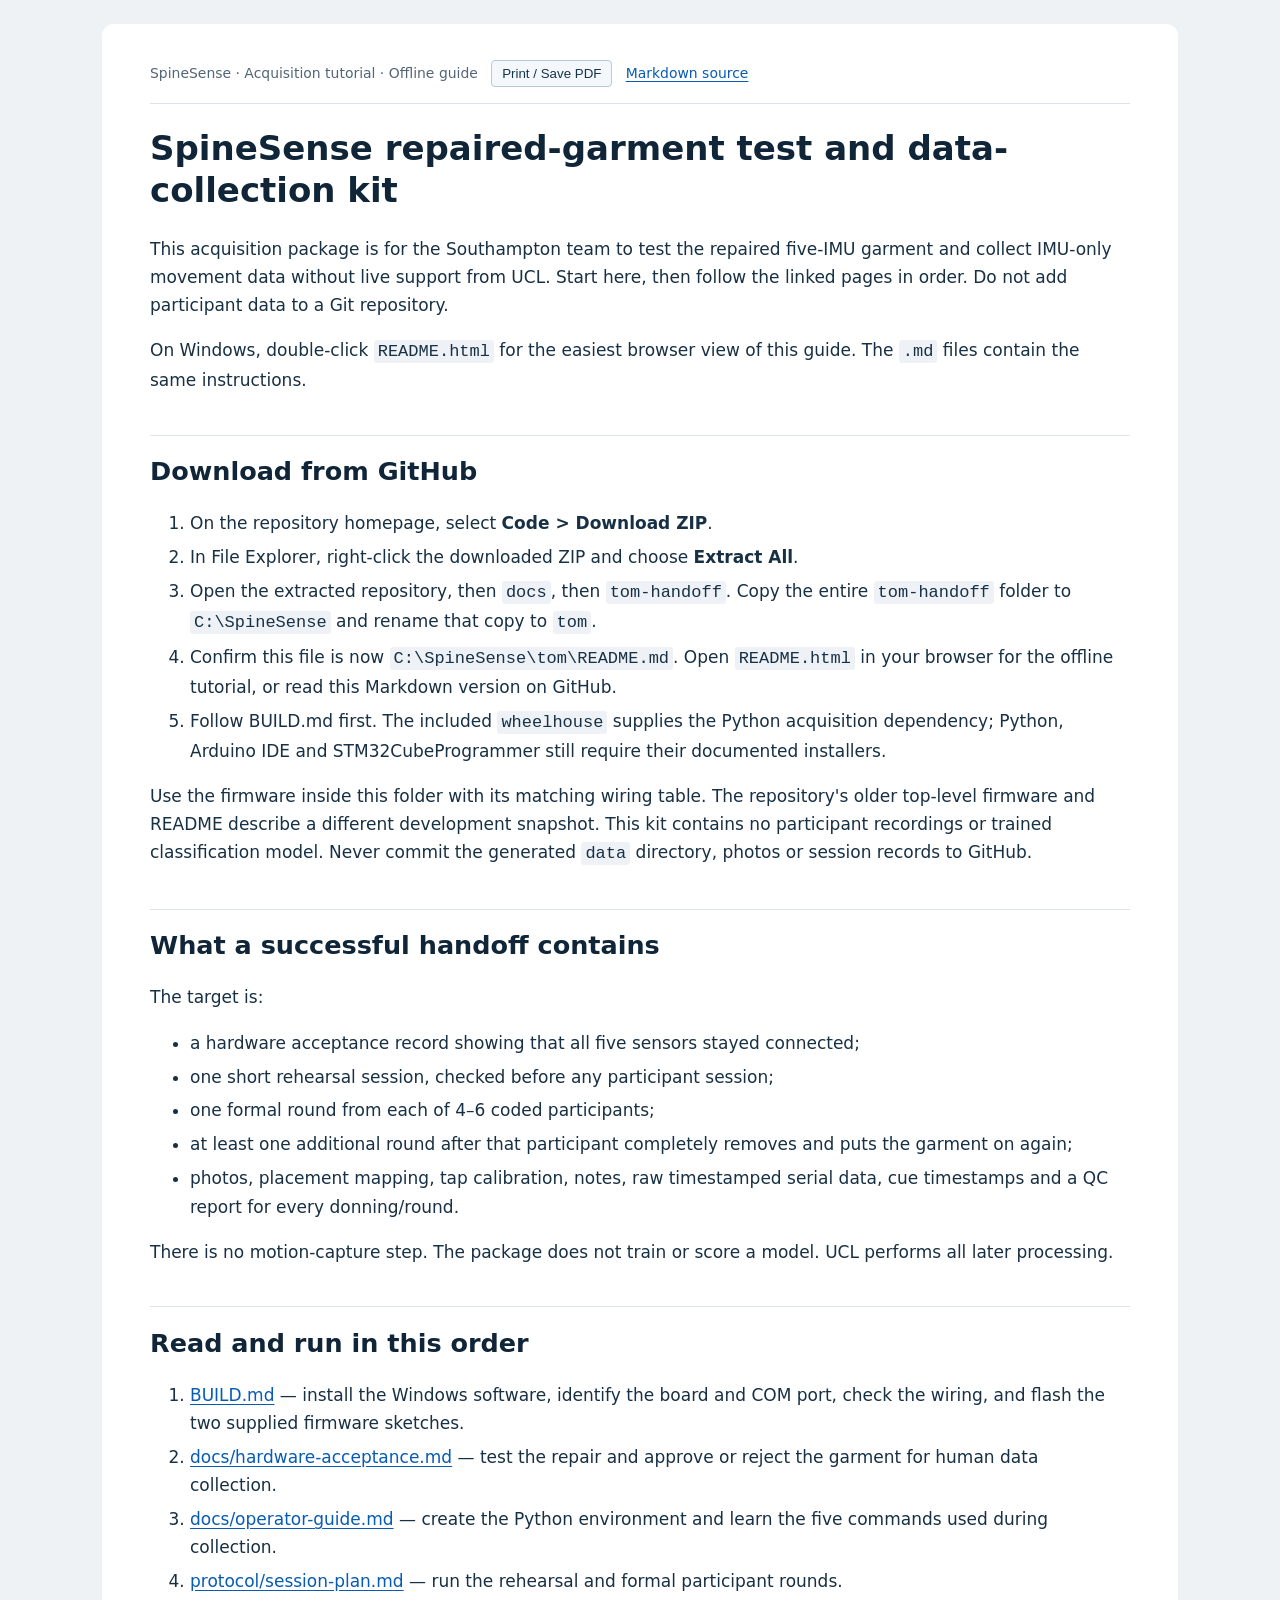
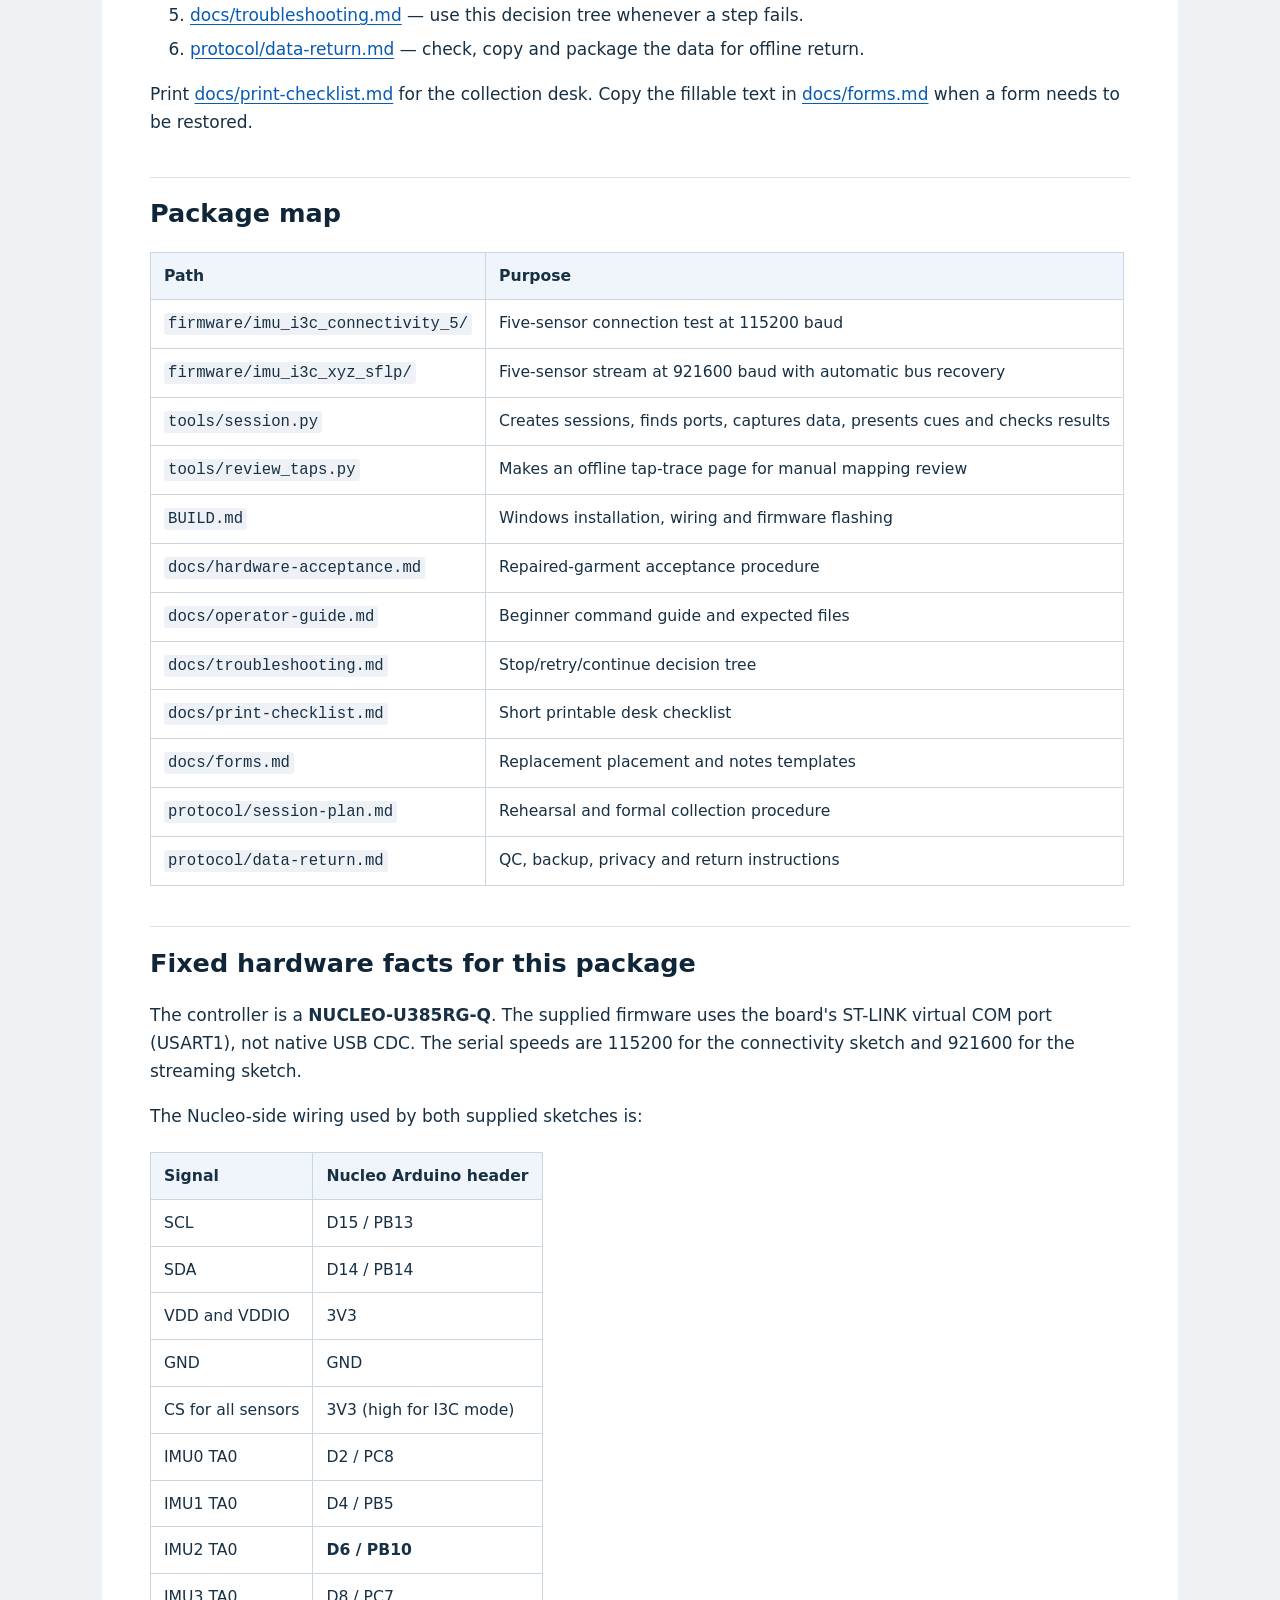
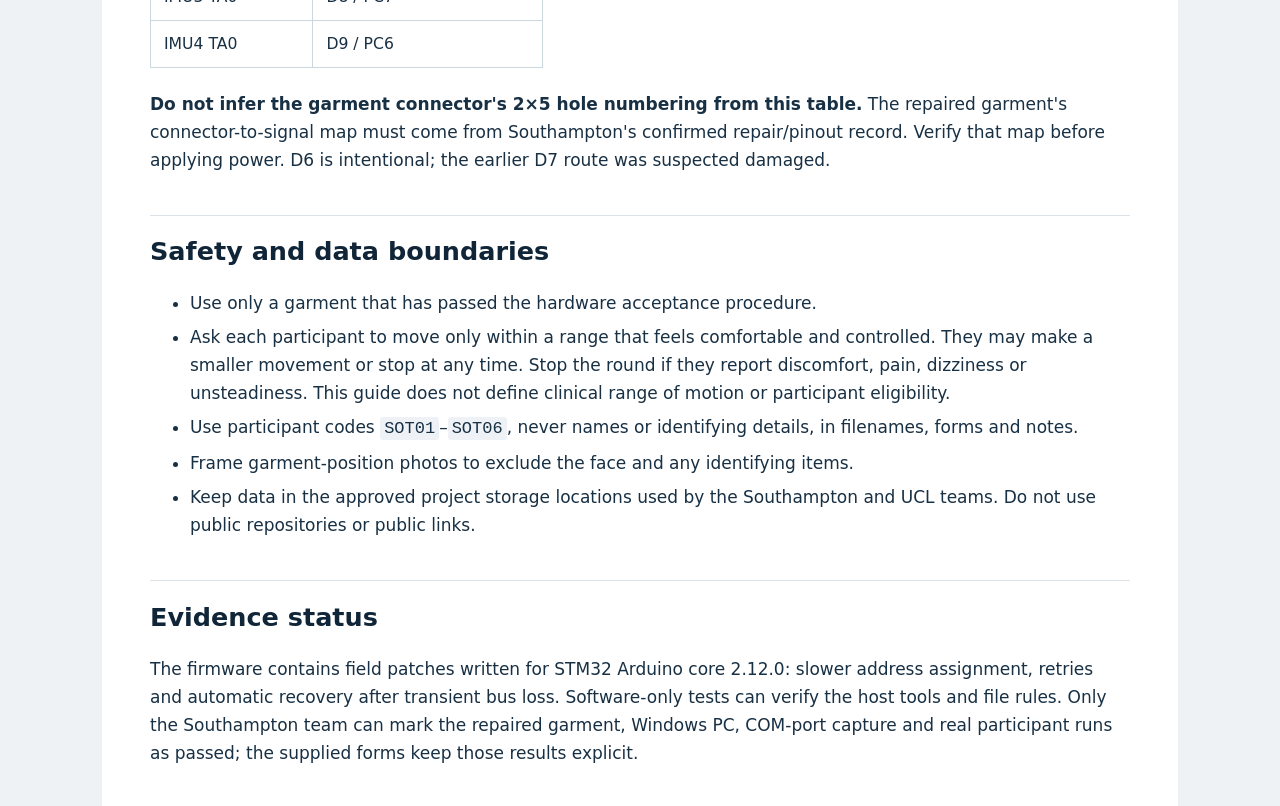
==== docs/tom-handoff/README.html @ ecb5a790 "docs: publish Tom standalone acquisition tutorial and kit" ====
<!doctype html><html lang="en"><head><meta charset="utf-8"><meta name="viewport" content="width=device-width,initial-scale=1"><title>SpineSense repaired-garment test and data-collection kit</title><style>
:root { color-scheme:light; font:17px/1.65 system-ui,Segoe UI,sans-serif; color:#183044; background:#eef2f5; }
body{margin:0}main{max-width:980px;margin:24px auto;padding:36px 48px;background:white;border-radius:12px}
h1,h2,h3{line-height:1.25;color:#102638;scroll-margin-top:20px}h1{font-size:2rem}h2{margin-top:2.4rem;border-top:1px solid #dce4e9;padding-top:1.2rem}
a{color:#075bb5;text-underline-offset:3px}table{border-collapse:collapse;display:block;overflow-x:auto;margin:1.3rem 0;font-size:.92rem}td,th{border:1px solid #cbd7df;padding:10px 13px;vertical-align:top}th{background:#eff5fa;text-align:left}
pre{position:relative;background:#102638;color:#f0f6fc;border-radius:8px;padding:18px;overflow:auto;line-height:1.5;font-size:.84rem;white-space:pre-wrap;overflow-wrap:anywhere}code{font-family:Consolas,monospace}p code,li code,td code{background:#eef2f6;border-radius:3px;padding:2px 4px;overflow-wrap:anywhere}
blockquote{border-left:4px solid #e6a234;margin:18px 0;padding:6px 20px;background:#fff8e8}img{max-width:100%;height:auto}.meta{font-size:.82rem;color:#526577;border-bottom:1px solid #dce4e9;padding-bottom:16px}button{cursor:pointer;padding:5px 10px;border:1px solid #bacad5;border-radius:4px;background:#f4f8fc;color:#16354a}pre button{float:right;margin-left:12px}li{margin:.35rem 0}
@media(max-width:700px){main{margin:0;padding:22px 18px;border-radius:0}h1{font-size:1.65rem}}
@media print{ :root{font-size:10pt;background:white} main{padding:0;margin:0;max-width:none} button{display:none} pre{background:#f1f4f7;color:#102638;break-inside:avoid} tr,img{break-inside:avoid}h1,h2,h3{break-after:avoid}a{color:inherit} }
</style></head><body><main><div class="meta">SpineSense · Acquisition tutorial · Offline guide &nbsp; <button onclick="window.print()">Print / Save PDF</button> &nbsp; <a href="README.md">Markdown source</a></div><h1 id="spinesense-repaired-garment-test-and-data-collection-kit">SpineSense repaired-garment test and data-collection kit</h1>
<p>This acquisition package is for the Southampton team to test the repaired five-IMU
garment and collect IMU-only movement data without live support from UCL. Start
here, then follow the linked pages in order. Do not add participant data to a
Git repository.</p>
<p>On Windows, double-click <code>README.html</code> for the easiest browser view of this
guide. The <code>.md</code> files contain the same instructions.</p>
<h2 id="download-from-github">Download from GitHub</h2>
<ol>
<li>On the repository homepage, select <strong>Code &gt; Download ZIP</strong>.</li>
<li>In File Explorer, right-click the downloaded ZIP and choose <strong>Extract All</strong>.</li>
<li>Open the extracted repository, then <code>docs</code>, then <code>tom-handoff</code>. Copy the entire <code>tom-handoff</code> folder to <code>C:\SpineSense</code> and rename that copy to <code>tom</code>.</li>
<li>Confirm this file is now <code>C:\SpineSense\tom\README.md</code>. Open <code>README.html</code> in your browser for the offline tutorial, or read this Markdown version on GitHub.</li>
<li>Follow BUILD.md first. The included <code>wheelhouse</code> supplies the Python acquisition dependency; Python, Arduino IDE and STM32CubeProgrammer still require their documented installers.</li>
</ol>
<p>Use the firmware inside this folder with its matching wiring table. The repository's older top-level firmware and README describe a different development snapshot. This kit contains no participant recordings or trained classification model. Never commit the generated <code>data</code> directory, photos or session records to GitHub.</p>
<h2 id="what-a-successful-handoff-contains">What a successful handoff contains</h2>
<p>The target is:</p>
<ul>
<li>a hardware acceptance record showing that all five sensors stayed connected;</li>
<li>one short rehearsal session, checked before any participant session;</li>
<li>one formal round from each of 4–6 coded participants;</li>
<li>at least one additional round after that participant completely removes and
puts the garment on again;</li>
<li>photos, placement mapping, tap calibration, notes, raw timestamped serial data,
cue timestamps and a QC report for every donning/round.</li>
</ul>
<p>There is no motion-capture step. The package does not train or score a model.
UCL performs all later processing.</p>
<h2 id="read-and-run-in-this-order">Read and run in this order</h2>
<ol>
<li><a href="BUILD.html">BUILD.md</a> — install the Windows software, identify the board and
COM port, check the wiring, and flash the two supplied firmware sketches.</li>
<li><a href="docs/hardware-acceptance.html">docs/hardware-acceptance.md</a> — test the repair
and approve or reject the garment for human data collection.</li>
<li><a href="docs/operator-guide.html">docs/operator-guide.md</a> — create the Python
environment and learn the five commands used during collection.</li>
<li><a href="protocol/session-plan.html">protocol/session-plan.md</a> — run the rehearsal and
formal participant rounds.</li>
<li><a href="docs/troubleshooting.html">docs/troubleshooting.md</a> — use this decision tree
whenever a step fails.</li>
<li><a href="protocol/data-return.html">protocol/data-return.md</a> — check, copy and package
the data for offline return.</li>
</ol>
<p>Print <a href="docs/print-checklist.html">docs/print-checklist.md</a> for the collection desk.
Copy the fillable text in <a href="docs/forms.html">docs/forms.md</a> when a form needs to be
restored.</p>
<h2 id="package-map">Package map</h2>
<table>
<thead>
<tr>
<th>Path</th>
<th>Purpose</th>
</tr>
</thead>
<tbody>
<tr>
<td><code>firmware/imu_i3c_connectivity_5/</code></td>
<td>Five-sensor connection test at 115200 baud</td>
</tr>
<tr>
<td><code>firmware/imu_i3c_xyz_sflp/</code></td>
<td>Five-sensor stream at 921600 baud with automatic bus recovery</td>
</tr>
<tr>
<td><code>tools/session.py</code></td>
<td>Creates sessions, finds ports, captures data, presents cues and checks results</td>
</tr>
<tr>
<td><code>tools/review_taps.py</code></td>
<td>Makes an offline tap-trace page for manual mapping review</td>
</tr>
<tr>
<td><code>BUILD.md</code></td>
<td>Windows installation, wiring and firmware flashing</td>
</tr>
<tr>
<td><code>docs/hardware-acceptance.md</code></td>
<td>Repaired-garment acceptance procedure</td>
</tr>
<tr>
<td><code>docs/operator-guide.md</code></td>
<td>Beginner command guide and expected files</td>
</tr>
<tr>
<td><code>docs/troubleshooting.md</code></td>
<td>Stop/retry/continue decision tree</td>
</tr>
<tr>
<td><code>docs/print-checklist.md</code></td>
<td>Short printable desk checklist</td>
</tr>
<tr>
<td><code>docs/forms.md</code></td>
<td>Replacement placement and notes templates</td>
</tr>
<tr>
<td><code>protocol/session-plan.md</code></td>
<td>Rehearsal and formal collection procedure</td>
</tr>
<tr>
<td><code>protocol/data-return.md</code></td>
<td>QC, backup, privacy and return instructions</td>
</tr>
</tbody>
</table>
<h2 id="fixed-hardware-facts-for-this-package">Fixed hardware facts for this package</h2>
<p>The controller is a <strong>NUCLEO-U385RG-Q</strong>. The supplied firmware uses the board's
ST-LINK virtual COM port (USART1), not native USB CDC. The serial speeds are
115200 for the connectivity sketch and 921600 for the streaming sketch.</p>
<p>The Nucleo-side wiring used by both supplied sketches is:</p>
<table>
<thead>
<tr>
<th>Signal</th>
<th>Nucleo Arduino header</th>
</tr>
</thead>
<tbody>
<tr>
<td>SCL</td>
<td>D15 / PB13</td>
</tr>
<tr>
<td>SDA</td>
<td>D14 / PB14</td>
</tr>
<tr>
<td>VDD and VDDIO</td>
<td>3V3</td>
</tr>
<tr>
<td>GND</td>
<td>GND</td>
</tr>
<tr>
<td>CS for all sensors</td>
<td>3V3 (high for I3C mode)</td>
</tr>
<tr>
<td>IMU0 TA0</td>
<td>D2 / PC8</td>
</tr>
<tr>
<td>IMU1 TA0</td>
<td>D4 / PB5</td>
</tr>
<tr>
<td>IMU2 TA0</td>
<td><strong>D6 / PB10</strong></td>
</tr>
<tr>
<td>IMU3 TA0</td>
<td>D8 / PC7</td>
</tr>
<tr>
<td>IMU4 TA0</td>
<td>D9 / PC6</td>
</tr>
</tbody>
</table>
<p><strong>Do not infer the garment connector's 2×5 hole numbering from this table.</strong>
The repaired garment's connector-to-signal map must come from Southampton's
confirmed repair/pinout record. Verify that map before applying power. D6 is
intentional; the earlier D7 route was suspected damaged.</p>
<h2 id="safety-and-data-boundaries">Safety and data boundaries</h2>
<ul>
<li>Use only a garment that has passed the hardware acceptance procedure.</li>
<li>Ask each participant to move only within a range that feels comfortable and
controlled. They may make a smaller movement or stop at any time. Stop the
round if they report discomfort, pain, dizziness or unsteadiness. This guide
does not define clinical range of motion or participant eligibility.</li>
<li>Use participant codes <code>SOT01</code>–<code>SOT06</code>, never names or identifying details, in
filenames, forms and notes.</li>
<li>Frame garment-position photos to exclude the face and any identifying items.</li>
<li>Keep data in the approved project storage locations used by the Southampton
and UCL teams. Do not use public repositories or public links.</li>
</ul>
<h2 id="evidence-status">Evidence status</h2>
<p>The firmware contains field patches written for STM32 Arduino core 2.12.0:
slower address assignment, retries and automatic recovery after transient bus
loss. Software-only tests can verify the host tools and file rules. Only the
Southampton team can mark the repaired garment, Windows PC, COM-port capture and
real participant runs as passed; the supplied forms keep those results explicit.</p>
</main><script>
document.querySelectorAll('pre').forEach(pre=>{const b=document.createElement('button');b.textContent='Copy';b.onclick=async()=>{const t=pre.querySelector('code').textContent;try{await navigator.clipboard.writeText(t);b.textContent='Copied';}catch(e){const r=document.createRange();r.selectNodeContents(pre.querySelector('code'));const s=window.getSelection();s.removeAllRanges();s.addRange(r);b.textContent='Selected — press Ctrl+C';}};pre.prepend(b);});
</script></body></html>
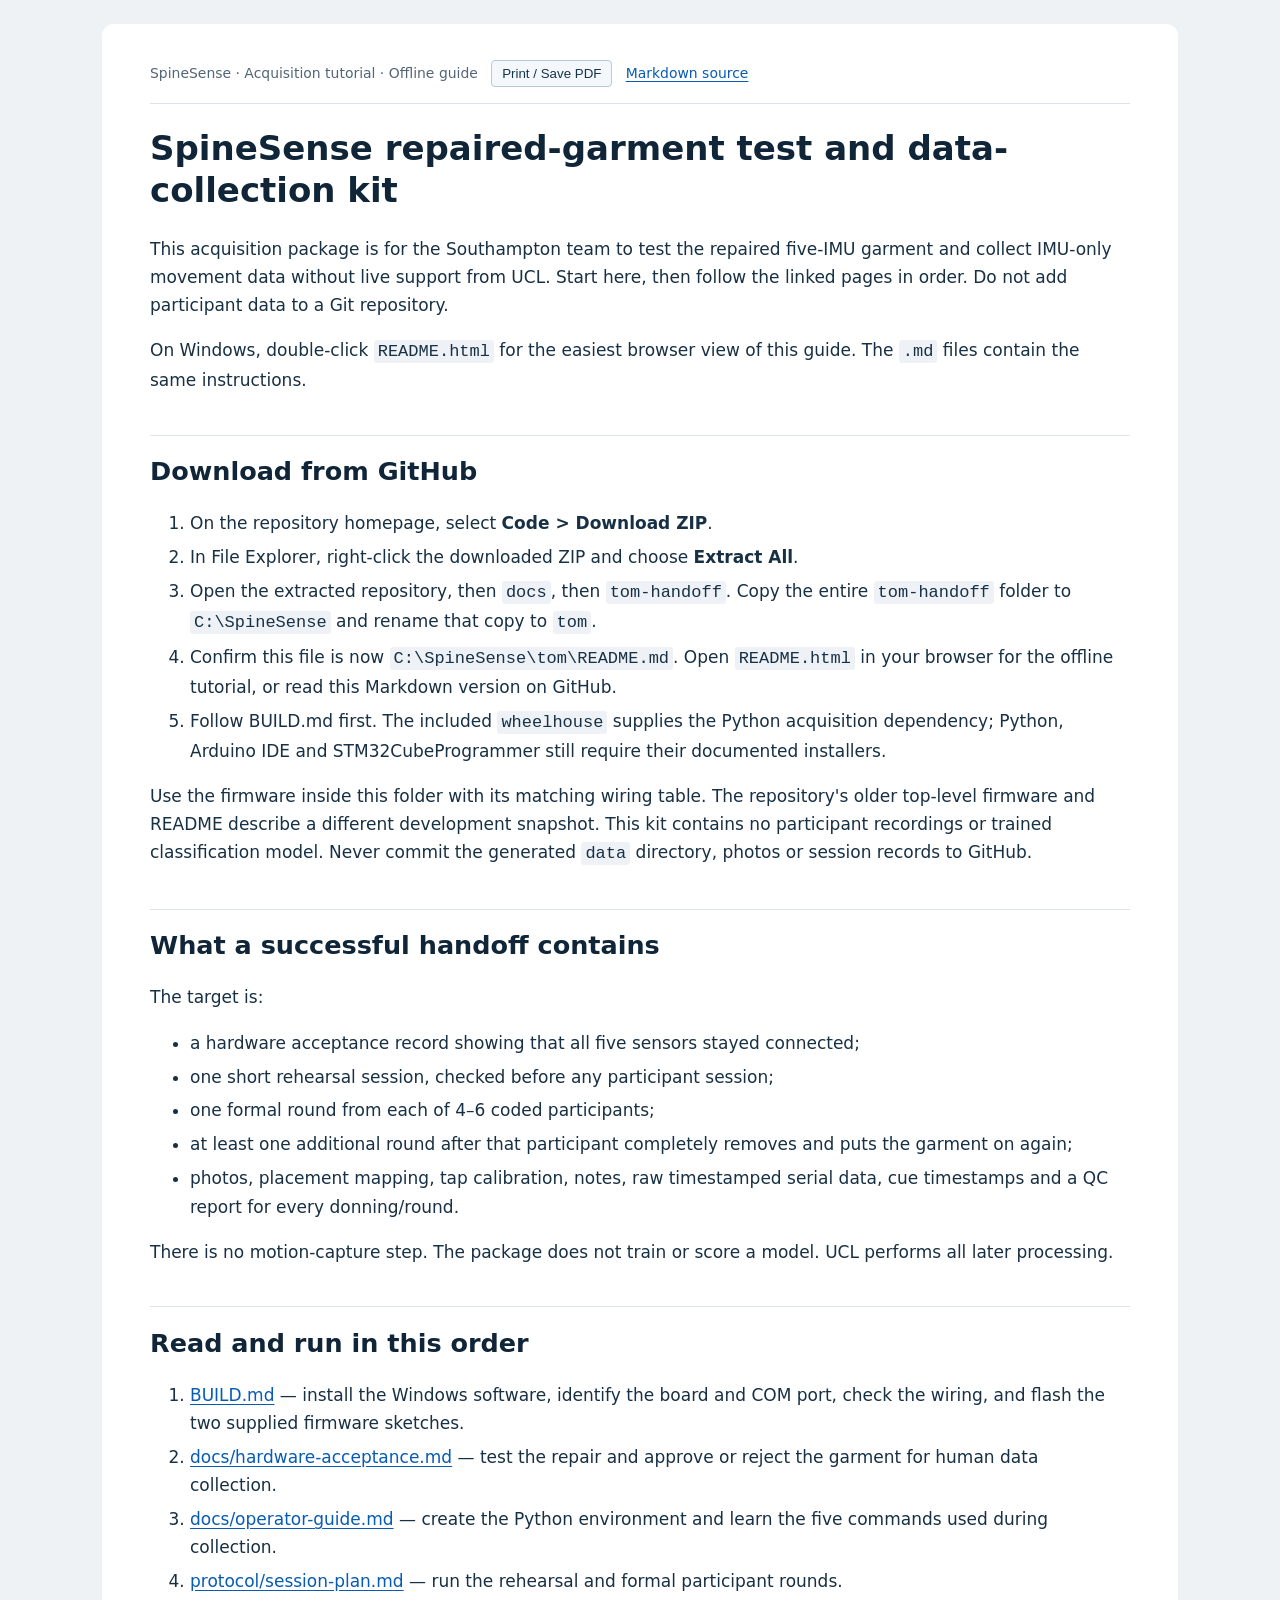
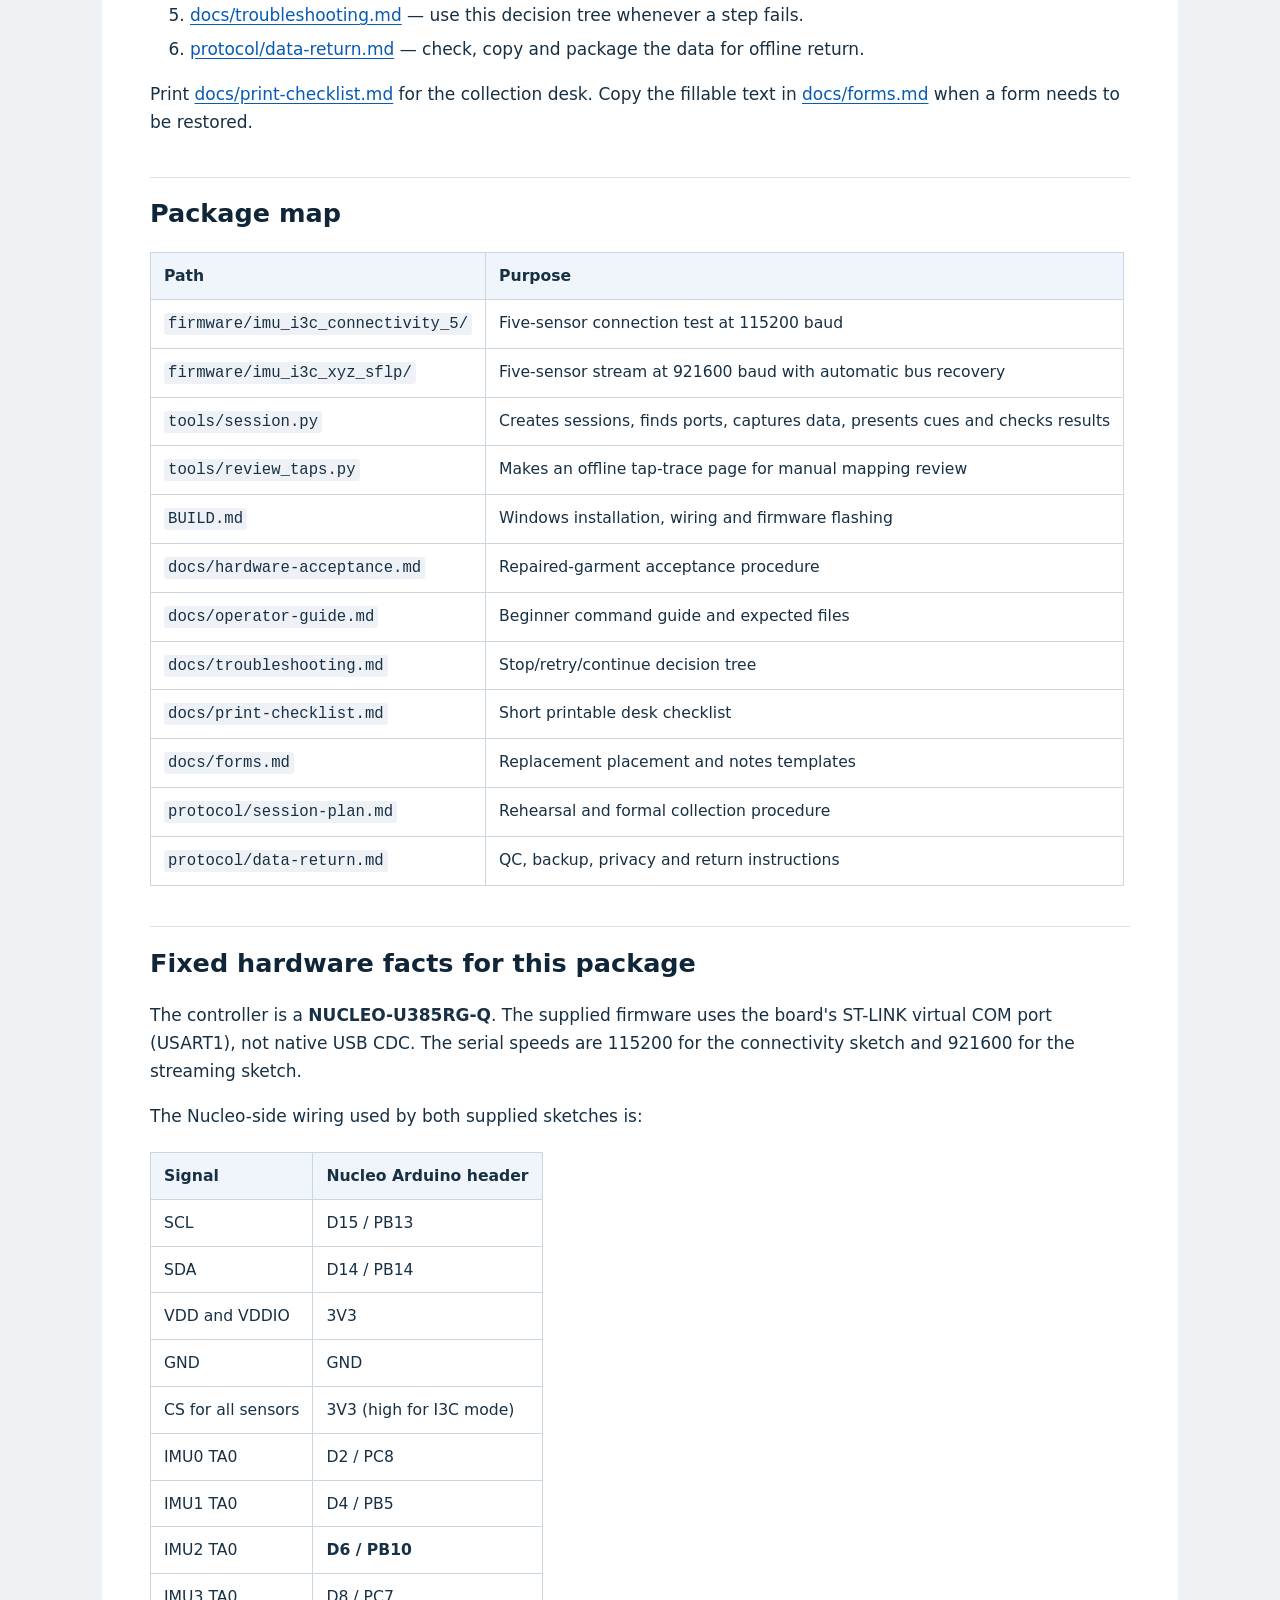
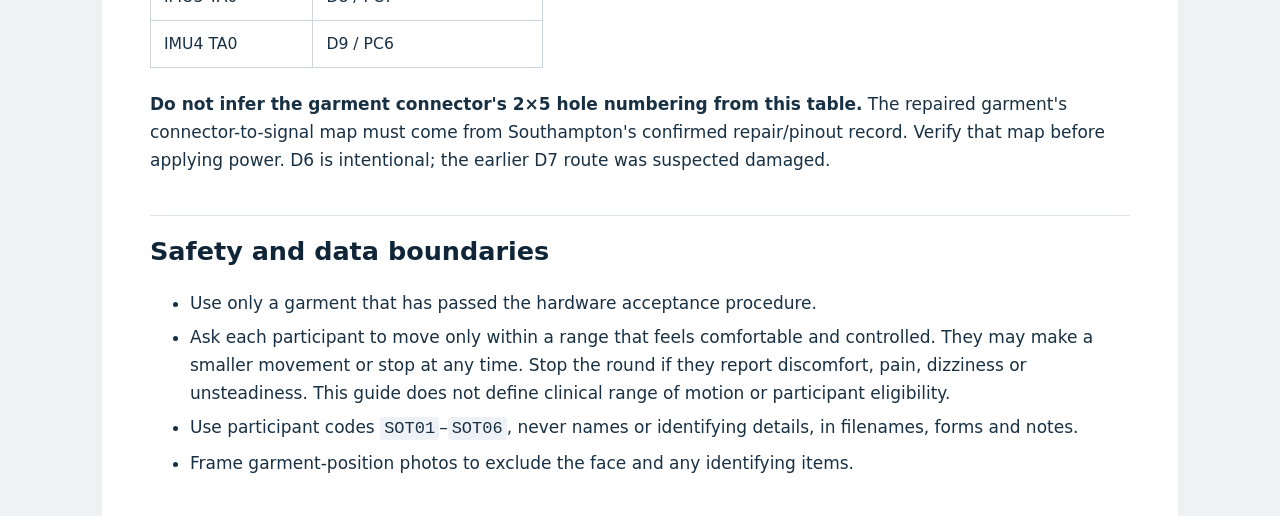
==== commit f16fd656: "docs: remove requested passages from Tom handoff guide" ====
--- a/docs/tom-handoff/README.html
+++ b/docs/tom-handoff/README.html
@@ -182,15 +182,7 @@
 <li>Use participant codes <code>SOT01</code>–<code>SOT06</code>, never names or identifying details, in
 filenames, forms and notes.</li>
 <li>Frame garment-position photos to exclude the face and any identifying items.</li>
-<li>Keep data in the approved project storage locations used by the Southampton
-and UCL teams. Do not use public repositories or public links.</li>
 </ul>
-<h2 id="evidence-status">Evidence status</h2>
-<p>The firmware contains field patches written for STM32 Arduino core 2.12.0:
-slower address assignment, retries and automatic recovery after transient bus
-loss. Software-only tests can verify the host tools and file rules. Only the
-Southampton team can mark the repaired garment, Windows PC, COM-port capture and
-real participant runs as passed; the supplied forms keep those results explicit.</p>
 </main><script>
 document.querySelectorAll('pre').forEach(pre=>{const b=document.createElement('button');b.textContent='Copy';b.onclick=async()=>{const t=pre.querySelector('code').textContent;try{await navigator.clipboard.writeText(t);b.textContent='Copied';}catch(e){const r=document.createRange();r.selectNodeContents(pre.querySelector('code'));const s=window.getSelection();s.removeAllRanges();s.addRange(r);b.textContent='Selected — press Ctrl+C';}};pre.prepend(b);});
 </script></body></html>
